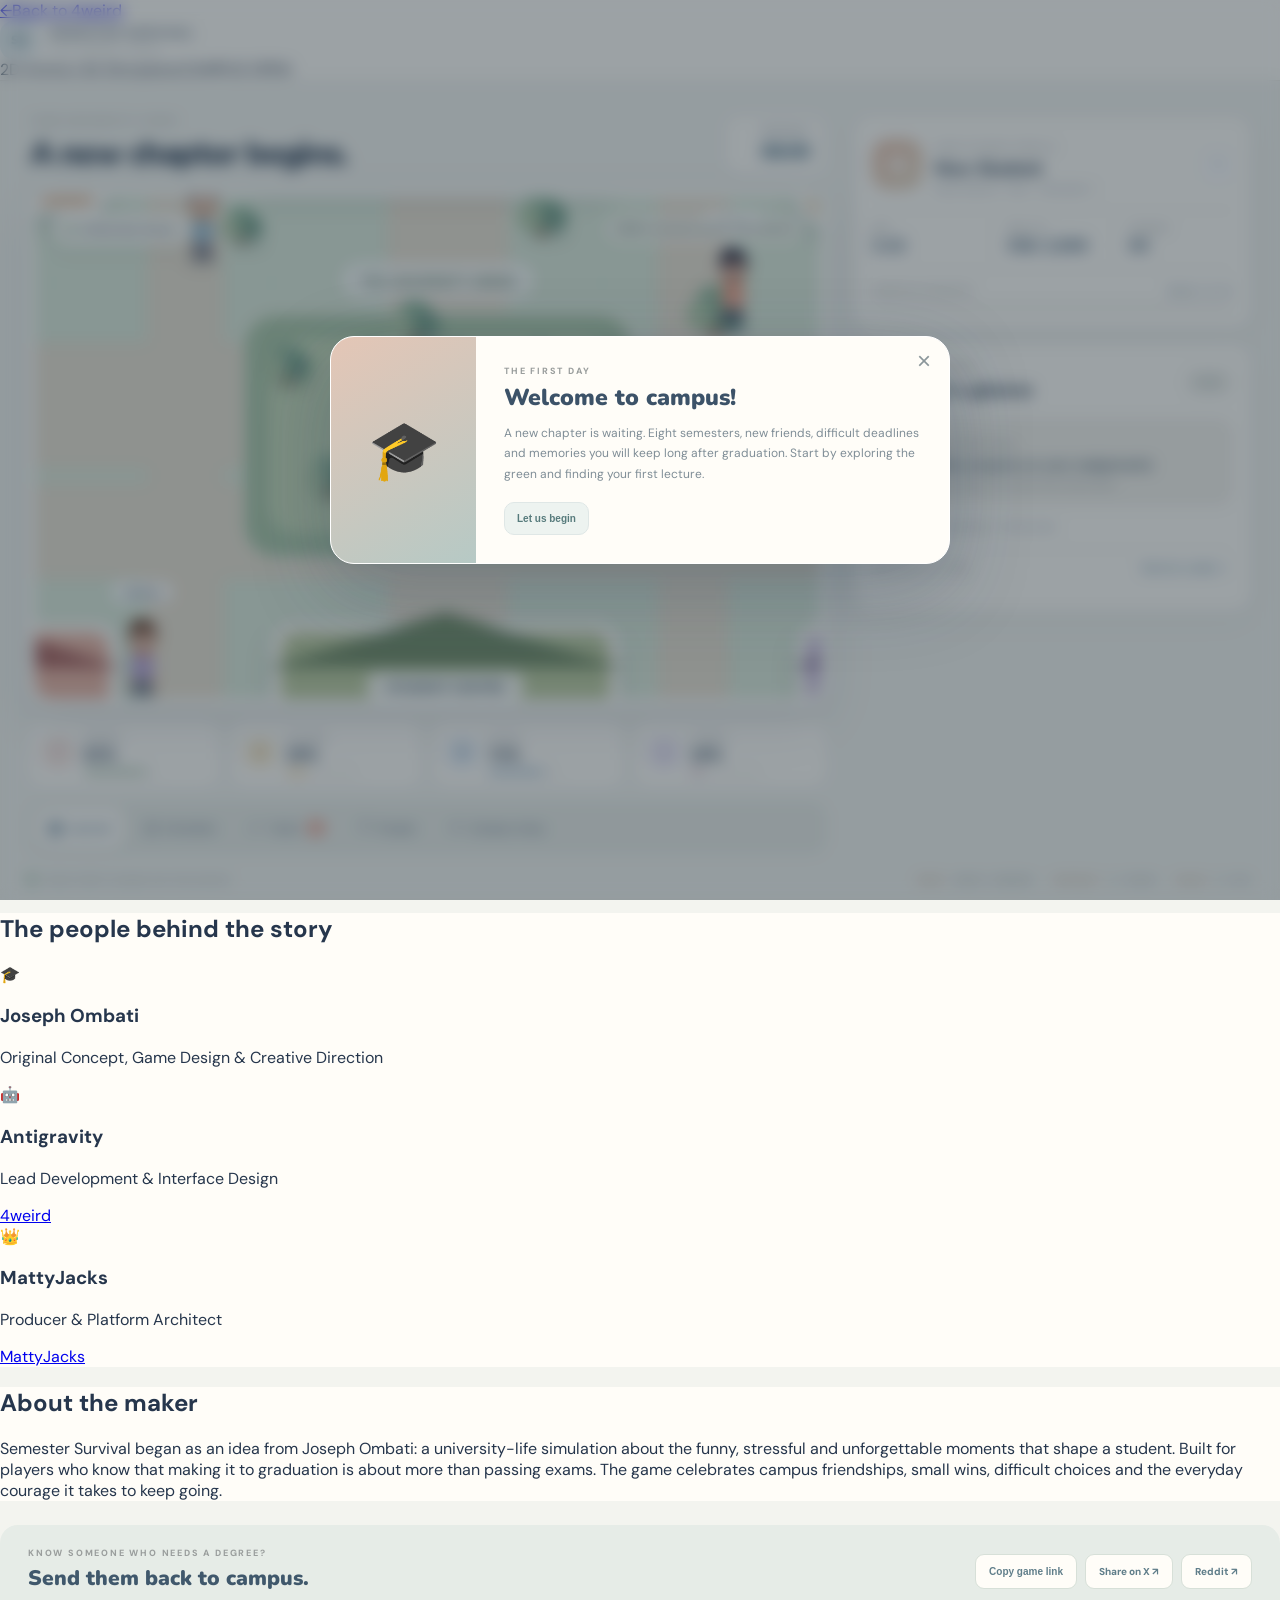
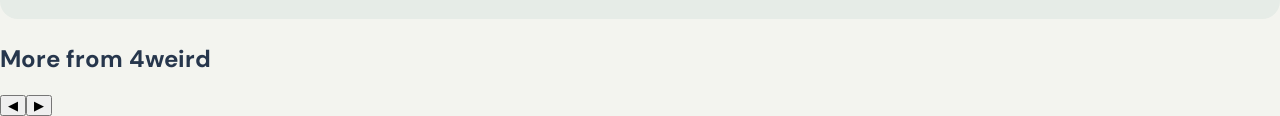
==== website/v1/games/html/semester-survival/index.html @ cb1ac605 "Rebuild Semester Survival as a 2D anime campus life simulation" ====
<!DOCTYPE html>
<html lang="en">
<head>
<meta charset="UTF-8"><meta name="viewport" content="width=device-width,initial-scale=1,viewport-fit=cover"><meta name="theme-color" content="#101d35">
<title>Semester Survival - 4weird Games</title>
<meta name="description" content="Eight semesters. One degree. Build a life, make friends, survive deadlines and find your own path through university.">
<meta name="keywords" content="4weird, Semester Survival, anime game, university simulation, HTML5">
<meta property="og:title" content="Semester Survival - 4weird Games"><meta property="og:description" content="A 2D anime-inspired university life simulation."><meta property="og:type" content="website">
<link rel="icon" href="data:image/svg+xml,<svg xmlns='http://www.w3.org/2000/svg' viewBox='0 0 100 100'><text y='.9em' font-size='90'>🎓</text></svg>">
<link rel="preconnect" href="https://fonts.googleapis.com"><link rel="preconnect" href="https://fonts.gstatic.com" crossorigin>
<link href="https://fonts.googleapis.com/css2?family=DM+Sans:wght@400;500;600;700;800&family=Nunito:wght@400;600;700;800;900&display=swap" rel="stylesheet">
<link rel="stylesheet" href="../../../styles.css"><link rel="stylesheet" href="game.css">
</head>
<body class="TEMPLATE-4weird-game-page ss-page">
<div id="TEMPLATE-4weird-nav-placeholder"></div>
<header class="TEMPLATE-4weird-game-header ss-site-header"><div class="TEMPLATE-4weird-game-header-inner">
<a class="TEMPLATE-4weird-back-link" href="../../../index.html#games"><span class="TEMPLATE-4weird-back-arrow">←</span><span>Back to 4weird</span></a>
<div class="ss-brand"><span class="ss-brand-mark">SS</span><span><strong>SEMESTER SURVIVAL</strong><small>THE CAMPUS YEARS</small></span></div>
<div class="TEMPLATE-4weird-game-meta"><span class="TEMPLATE-4weird-game-genre">2D Anime Life Simulation</span><span class="TEMPLATE-4weird-game-status live">CAMPUS OPEN</span></div>
</div></header>
<main class="ss-shell">
<section class="ss-game-column">
<div class="ss-topline"><div><span class="ss-eyebrow">YOUR UNIVERSITY STORY</span><h1>A new chapter begins.</h1></div><div class="ss-day-chip"><span id="day-label">MONDAY</span><strong id="clock-label">08:00</strong></div></div>
<div class="ss-stage-wrap"><div class="ss-stage-sky"></div><canvas id="game-canvas" width="960" height="620" aria-label="2D anime-inspired university campus. Use WASD or arrow keys to move."></canvas>
<div class="ss-location-pill"><span class="ss-pulse"></span><span id="location-label">University Green</span></div><div class="ss-stage-tip" id="stage-tip">WASD / arrows to move · E to interact</div>
<div class="ss-interact-prompt hidden" id="interact-prompt"><span>E</span><strong id="interact-text">Interact</strong></div>
<div class="ss-mobile-pad"><button data-move="up" aria-label="Move up">▲</button><div><button data-move="left" aria-label="Move left">◀</button><button data-move="down" aria-label="Move down">▼</button><button data-move="right" aria-label="Move right">▶</button></div></div></div>
<div class="ss-hud-row">
<div class="ss-stat"><span class="ss-stat-icon">♡</span><div><small>ENERGY</small><strong id="energy-value">82%</strong><div class="ss-meter"><i id="energy-meter"></i></div></div></div>
<div class="ss-stat"><span class="ss-stat-icon">☀</span><div><small>HUNGER</small><strong id="hunger-value">28%</strong><div class="ss-meter hunger"><i id="hunger-meter"></i></div></div></div>
<div class="ss-stat"><span class="ss-stat-icon">✦</span><div><small>FOCUS</small><strong id="focus-value">74%</strong><div class="ss-meter focus"><i id="focus-meter"></i></div></div></div>
<div class="ss-stat"><span class="ss-stat-icon">⌁</span><div><small>STRESS</small><strong id="stress-value">18%</strong><div class="ss-meter stress"><i id="stress-meter"></i></div></div></div>
</div>
<div class="ss-actionbar"><button class="ss-action active" data-panel="journal"><span>▤</span>Journal</button><button class="ss-action" data-panel="schedule"><span>◷</span>Schedule</button><button class="ss-action" data-panel="tasks"><span>✓</span>Tasks <b id="task-count">3</b></button><button class="ss-action" data-panel="friends"><span>♡</span>People</button><button class="ss-action" data-panel="shop"><span>✧</span>Campus shop</button></div>
</section>
<aside class="ss-side-column">
<section class="ss-profile-card"><div class="ss-profile-top"><div class="ss-avatar" id="player-avatar">J</div><div><small>YOUR STUDENT PROFILE</small><h2 id="student-name">New Student</h2><p id="student-course">First year · Semester 1</p></div><button class="ss-icon-btn" id="profile-edit" aria-label="Edit profile">✎</button></div>
<div class="ss-profile-stats"><div><small>GPA</small><strong id="gpa-value">3.42</strong></div><div><small>WALLET</small><strong id="cash-value">KSh 2,500</strong></div><div><small>FRIENDS</small><strong id="friends-value">02</strong></div></div>
<div class="ss-progress"><div><span>SEMESTER PROGRESS</span><strong id="progress-label">Week 1 of 12</strong></div><div class="ss-progress-track"><i id="semester-progress"></i></div></div></section>
<section class="ss-panel ss-current-panel" id="panel-journal"><div class="ss-panel-heading"><div><span class="ss-eyebrow">CAMPUS JOURNAL</span><h2>Today at a glance</h2></div><span class="ss-weather">☀ 24°</span></div>
<div class="ss-quest-card"><span class="ss-quest-icon">✦</span><div><small>YOUR MAIN GOAL</small><strong id="main-goal">Make it to your first lecture</strong><p id="goal-description">Head to the lecture hall before 09:00.</p></div></div>
<div class="ss-feed" id="journal-feed"><p><b>08:00</b> A fresh semester. A fresh start.</p></div><div class="ss-panel-footer"><span>ONE DAY AT A TIME</span><button id="rest-button">Rest for a while ↗</button></div></section>
<section class="ss-panel hidden" id="panel-schedule"><div class="ss-panel-heading"><div><span class="ss-eyebrow">YOUR WEEK</span><h2>Class timetable</h2></div><span class="ss-weather">Week <b id="schedule-week">1</b></span></div><div class="ss-schedule-list" id="schedule-list"></div><p class="ss-muted">Attend classes to protect your GPA. Arriving late still counts, but costs focus.</p></section>
<section class="ss-panel hidden" id="panel-tasks"><div class="ss-panel-heading"><div><span class="ss-eyebrow">DEADLINES ARE REAL</span><h2>Assignments & goals</h2></div><span class="ss-count" id="open-task-count">03 OPEN</span></div><div class="ss-task-list" id="task-list"></div></section>
<section class="ss-panel hidden" id="panel-friends"><div class="ss-panel-heading"><div><span class="ss-eyebrow">YOUR CAMPUS CIRCLE</span><h2>People you know</h2></div><span class="ss-count">RELATIONSHIPS</span></div><div class="ss-friend-list" id="friend-list"></div><p class="ss-muted">Talk to people around campus to build friendships. Good friends can help when the semester gets tough.</p></section>
<section class="ss-panel hidden" id="panel-shop"><div class="ss-panel-heading"><div><span class="ss-eyebrow">CAMPUS MARKET</span><h2>Little essentials</h2></div><span class="ss-wallet" id="shop-wallet">KSh 2,500</span></div><div class="ss-shop-tabs"><button class="selected" data-shop="items">Essentials</button><button data-shop="characters">Looks</button><button data-shop="upgrades">Habits</button></div><div id="shop-items" class="ss-shop-list"></div></section>
<section class="ss-panel hidden" id="panel-profile"><div class="ss-panel-heading"><div><span class="ss-eyebrow">MAKE IT YOURS</span><h2>Student details</h2></div></div>
<label class="ss-field">Display name<input id="name-input" maxlength="24" value="New Student"></label><label class="ss-field">Course<select id="course-input"><option>Data Science</option><option>Computer Science</option><option>Business</option><option>Engineering</option><option>Medicine</option><option>Arts & Humanities</option><option>Other</option></select></label>
<button class="ss-primary-btn" id="save-profile">Save profile</button><button class="ss-text-btn" id="reset-progress">Reset saved progress</button></section>
</aside></main>
<div class="ss-bottom-strip"><div><span class="ss-live-dot"></span> YOUR STORY IS SAVED ON THIS DEVICE</div><div><span>MOVE</span> WASD / ARROWS <span>INTERACT</span> E / SPACE <span>PAUSE</span> P / ESC</div></div>
<div class="ss-modal hidden" id="dialogue-modal" role="dialog" aria-modal="true" aria-labelledby="dialogue-title"><div class="ss-dialogue-card"><div class="ss-dialogue-art" id="dialogue-art">✦</div><div class="ss-dialogue-copy"><span class="ss-eyebrow" id="dialogue-kicker">CAMPUS MOMENT</span><h2 id="dialogue-title">A moment on campus</h2><p id="dialogue-body"></p><div class="ss-choice-list" id="dialogue-choices"></div></div><button class="ss-close" id="dialogue-close" aria-label="Close">×</button></div></div>
<div class="ss-toast" id="toast" role="status"></div>
<section class="TEMPLATE-4weird-credits-section ss-credits" id="TEMPLATE-4weird-credits"><div class="TEMPLATE-4weird-credits-container"><h2 class="TEMPLATE-4weird-credits-title">The people behind the story</h2><div class="TEMPLATE-4weird-credits-grid" id="TEMPLATE-4weird-credits-grid"></div></div></section>
<section class="TEMPLATE-4weird-bio-section ss-bio" id="TEMPLATE-4weird-bio"><div class="TEMPLATE-4weird-bio-container"><h2 class="TEMPLATE-4weird-bio-title">About the maker</h2><div class="TEMPLATE-4weird-bio-content" id="TEMPLATE-4weird-maker-bio"></div></div></section>
<section class="ss-share"><div><span class="ss-eyebrow">KNOW SOMEONE WHO NEEDS A DEGREE?</span><h2>Send them back to campus.</h2></div><div class="ss-share-actions"><button id="share-copy">Copy game link</button><a id="share-twitter" href="#" target="_blank" rel="noopener">Share on X ↗</a><a id="share-reddit" href="#" target="_blank" rel="noopener">Reddit ↗</a></div></section>
<div class="TEMPLATE-4weird-more-games"><div class="TEMPLATE-4weird-more-games-container"><div class="TEMPLATE-4weird-more-games-header"><h2>More from 4weird</h2><div class="carousel-nav"><button class="carousel-nav-btn" id="carousel-prev" aria-label="Previous Games">◀</button><button class="carousel-nav-btn" id="carousel-next" aria-label="Next Games">▶</button></div></div><div class="carousel-wrapper"><div class="carousel-track" id="more-games-carousel-track"></div></div></div></div>
<div id="TEMPLATE-4weird-footer-placeholder"></div>
<!-- Game concept and code: Joseph Ombati. Hosted and showcased by 4weird Games. All rights reserved. -->
<script type="application/json" id="game-metadata">{"title":"Semester Survival","maker":{"name":"Joseph Ombati & Antigravity","bio":"Semester Survival began as an idea from Joseph Ombati: a university-life simulation about the funny, stressful and unforgettable moments that shape a student. Built for players who know that making it to graduation is about more than passing exams. The game celebrates campus friendships, small wins, difficult choices and the everyday courage it takes to keep going.","url":"https://4weird.games","urlLabel":"4weird Games"},"credits":[{"name":"Joseph Ombati","role":"Original Concept, Game Design & Creative Direction","avatar":"🎓","primary":true},{"name":"Antigravity","role":"Lead Development & Interface Design","avatar":"🤖","primary":true,"url":"https://4weird.games","urlLabel":"4weird"},{"name":"MattyJacks","role":"Producer & Platform Architect","avatar":"👑","primary":false,"url":"https://mattyjacks.com","urlLabel":"MattyJacks"}]}</script>
<script src="../../../components.js"></script><script src="sound.js"></script><script src="state.js"></script><script src="controls.js"></script><script src="renderer.js"></script><script src="ui.js"></script><script src="game.js"></script>
</body></html>
---- website/v1/games/html/semester-survival/game.css ----
:root{--ink:#26364c;--muted:#78869a;--paper:#fffdf8;--line:#e9e7df;--blue:#7298b6;--coral:#e99a88;--gold:#e7bd76;--green:#82a98d;--shadow:0 18px 50px rgba(46,62,78,.10)}
*{box-sizing:border-box}body.ss-page{margin:0;background:#f3f4ef;color:var(--ink);font-family:'DM Sans',sans-serif}
.ss-site-header{background:#fffdf8!important;border-bottom:1px solid #e8e7df!important}.ss-site-header .TEMPLATE-4weird-game-header-inner{max-width:1440px;margin:auto;min-height:78px}
.ss-brand{display:flex;align-items:center;gap:12px;letter-spacing:.12em;font-size:12px;color:#41566d}.ss-brand strong,.ss-brand small{display:block}.ss-brand small{font-size:9px;color:#98a2aa;letter-spacing:.2em;margin-top:3px}.ss-brand-mark{display:grid;place-items:center;width:38px;height:38px;border-radius:13px;background:#e7eff0;color:#547c8a;font-family:Nunito;font-weight:900;letter-spacing:0}
.ss-shell{max-width:1440px;margin:34px auto 20px;padding:0 28px;display:grid;grid-template-columns:minmax(0,1.6fr) minmax(330px,.8fr);gap:26px}.ss-game-column,.ss-side-column{min-width:0}
.ss-topline{display:flex;align-items:end;justify-content:space-between;margin:0 2px 15px}.ss-eyebrow{display:block;font-size:9px;letter-spacing:.2em;font-weight:800;color:#9a9e9d}.ss-topline h1{font:900 clamp(22px,3vw,32px) Nunito,sans-serif;margin:5px 0 0;letter-spacing:-.04em;color:#2e4056}
.ss-day-chip{border:1px solid #e6e4dc;background:#fffdf8;border-radius:14px;padding:9px 14px;text-align:right;min-width:100px}.ss-day-chip span,.ss-day-chip strong{display:block}.ss-day-chip span{font-size:9px;letter-spacing:.16em;color:#8994a0;font-weight:800}.ss-day-chip strong{font:900 19px Nunito;color:#496d84;margin-top:2px}
.ss-stage-wrap{position:relative;overflow:hidden;border-radius:24px;background:#cfe0d2;border:7px solid #fffdf8;box-shadow:var(--shadow);aspect-ratio:960/620;min-height:340px}.ss-stage-sky{position:absolute;inset:0 0 58% 0;background:linear-gradient(180deg,#d7e8e9,#eaf0df);pointer-events:none}#game-canvas{position:absolute;inset:0;width:100%;height:100%;display:block;touch-action:none}
.ss-location-pill{position:absolute;left:18px;top:16px;background:#fffdf8e8;border:1px solid #ffffffcc;border-radius:30px;padding:8px 13px;font-size:11px;font-weight:800;color:#4d6678;display:flex;align-items:center;gap:8px;box-shadow:0 4px 16px #6d8c8030;pointer-events:none}.ss-pulse,.ss-live-dot{width:7px;height:7px;border-radius:50%;background:#83ae8d;box-shadow:0 0 0 4px #83ae8d22}
.ss-stage-tip{position:absolute;right:17px;top:18px;font-size:10px;font-weight:700;color:#557366;background:#fffdf8b8;padding:7px 10px;border-radius:20px;pointer-events:none}.ss-interact-prompt{position:absolute;left:50%;bottom:18px;transform:translateX(-50%);display:flex;align-items:center;gap:8px;padding:8px 13px;border-radius:30px;background:#fffdf8;color:#425a6d;box-shadow:0 5px 20px #425a6d30;font-size:11px;pointer-events:none}.ss-interact-prompt span{display:grid;place-items:center;width:22px;height:22px;border-radius:7px;background:#e8bfa0;color:white;font-weight:900}.hidden{display:none!important}
.ss-mobile-pad{display:none;position:absolute;left:14px;bottom:14px;gap:4px;flex-direction:column;opacity:.9}.ss-mobile-pad>div{display:flex;gap:4px}.ss-mobile-pad button{width:38px;height:34px;border:1px solid white;border-radius:10px;background:#fffdf8cc;color:#526d7c;font-weight:900;touch-action:none}
.ss-hud-row{display:grid;grid-template-columns:repeat(4,1fr);gap:10px;margin:14px 0}.ss-stat{display:flex;align-items:center;gap:10px;padding:12px 13px;background:#fffdf8;border:1px solid #ebe9e1;border-radius:15px;min-width:0}.ss-stat-icon{width:32px;height:32px;flex:none;display:grid;place-items:center;border-radius:11px;background:#f8e9e3;color:#d78d7f;font-size:18px}.ss-stat:nth-child(2) .ss-stat-icon{background:#fbf1dc;color:#c99d4c}.ss-stat:nth-child(3) .ss-stat-icon{background:#e8eff5;color:#6b8eac}.ss-stat:nth-child(4) .ss-stat-icon{background:#eee9f5;color:#9b87b8}.ss-stat small{display:block;font-size:8px;font-weight:900;letter-spacing:.14em;color:#9aa2a7}.ss-stat strong{display:block;font:900 15px Nunito;color:#41566b;margin:2px 0 5px}.ss-meter{height:4px;width:75px;border-radius:8px;background:#ecebe5;overflow:hidden}.ss-meter i{display:block;height:100%;width:50%;border-radius:8px;background:#8eaf96}.ss-meter.hunger i{background:#e5bd79}.ss-meter.focus i{background:#82a4c0}.ss-meter.stress i{background:#c49bb0}
.ss-actionbar{display:flex;gap:7px;flex-wrap:wrap;padding:7px;background:#e9ece6;border-radius:15px}.ss-action{border:0;border-radius:11px;padding:10px 13px;background:transparent;color:#758394;font:800 11px 'DM Sans';cursor:pointer;display:flex;align-items:center;gap:7px}.ss-action span{font-size:15px}.ss-action.active{background:#fffdf8;color:#4b718b;box-shadow:0 3px 10px #465b6b12}.ss-action b{font-size:9px;background:#e9a08d;color:white;border-radius:20px;padding:2px 6px}
.ss-side-column{display:flex;flex-direction:column;gap:13px}.ss-profile-card,.ss-panel{background:#fffdf8;border:1px solid #eae8e0;border-radius:19px;padding:18px;box-shadow:0 8px 28px #32414c0b}.ss-profile-top{display:flex;align-items:center;gap:12px}.ss-avatar{width:51px;height:51px;border-radius:17px;background:linear-gradient(145deg,#e7c2ad,#e6d9c5);display:grid;place-items:center;font:900 22px Nunito;color:white}.ss-profile-top small{font-size:8px;font-weight:900;letter-spacing:.16em;color:#9aa2a7}.ss-profile-top h2{font:900 17px Nunito;margin:2px 0;color:#34485e}.ss-profile-top p{margin:0;color:#8995a0;font-size:10px}.ss-icon-btn{margin-left:auto;border:1px solid #e9e7df;background:white;border-radius:9px;width:30px;height:30px;color:#7d8b99;cursor:pointer}
.ss-profile-stats{display:grid;grid-template-columns:repeat(3,1fr);border-top:1px solid #efede7;border-bottom:1px solid #efede7;margin:15px 0;padding:12px 0}.ss-profile-stats div+div{border-left:1px solid #efede7;padding-left:15px}.ss-profile-stats small{display:block;font-size:8px;font-weight:900;letter-spacing:.13em;color:#a0a6a8}.ss-profile-stats strong{display:block;font:900 16px Nunito;color:#526c83;margin-top:2px}.ss-progress>div:first-child{display:flex;justify-content:space-between;font-size:8px;letter-spacing:.12em;font-weight:900;color:#a0a5a3}.ss-progress strong{font-size:9px;color:#73899b}.ss-progress-track{height:5px;background:#ecebe5;border-radius:8px;margin-top:8px;overflow:hidden}.ss-progress-track i{display:block;height:100%;width:0;background:linear-gradient(90deg,#8bb4a0,#83a5c1);border-radius:8px}
.ss-panel{min-height:270px}.ss-panel-heading{display:flex;align-items:center;justify-content:space-between;margin-bottom:15px}.ss-panel-heading h2{font:900 19px Nunito;margin:4px 0 0;color:#3b4e63}.ss-weather,.ss-count,.ss-wallet{font-size:10px;color:#8d9aa1;font-weight:800;background:#f2f2eb;border-radius:20px;padding:7px 10px}.ss-quest-card{display:flex;gap:12px;padding:13px;background:#f4f2eb;border:1px solid #eeece4;border-radius:14px}.ss-quest-icon{width:33px;height:33px;border-radius:11px;background:#fffdf8;display:grid;place-items:center;color:#d59c72;font-size:18px;flex:none}.ss-quest-card small{font-size:8px;font-weight:900;letter-spacing:.15em;color:#9a9f9d}.ss-quest-card strong{display:block;font:800 13px Nunito;color:#465d70;margin:3px 0}.ss-quest-card p{font-size:10px;color:#89939a;margin:0;line-height:1.5}.ss-feed{display:flex;flex-direction:column;gap:8px;margin:14px 0;max-height:130px;overflow:auto}.ss-feed p{font-size:10px;color:#7f8d98;margin:0;line-height:1.45}.ss-feed b{color:#c18f72;font-size:9px;margin-right:6px}.ss-panel-footer{display:flex;align-items:center;justify-content:space-between;border-top:1px solid #efede7;padding-top:12px}.ss-panel-footer span{font-size:8px;letter-spacing:.16em;font-weight:900;color:#a2a8a6}.ss-panel-footer button,.ss-text-btn{border:0;background:none;color:#6c91a9;font-size:10px;font-weight:800;cursor:pointer}
.ss-schedule-list,.ss-task-list,.ss-friend-list,.ss-shop-list{display:flex;flex-direction:column;gap:8px;max-height:340px;overflow:auto}.ss-schedule-row{display:grid;grid-template-columns:48px 1fr auto;align-items:center;gap:9px;padding:10px;background:#f7f6f0;border-radius:11px}.ss-schedule-row span{font:900 11px Nunito;color:#b18a6f}.ss-schedule-row strong{font-size:10px;color:#536a7c}.ss-schedule-row button,.ss-task button,.ss-friend button,.ss-shop-item button{border:0;border-radius:8px;padding:7px 10px;background:#e5edf0;color:#557d91;font-size:8px;font-weight:900;cursor:pointer}.ss-schedule-row button:disabled,.ss-task button:disabled{opacity:.5}.ss-muted{font-size:10px;color:#90999d;line-height:1.5;margin:13px 0 0}.ss-task{display:flex;justify-content:space-between;align-items:center;gap:10px;padding:11px;background:#f7f6f0;border-radius:12px}.ss-task small{font-size:8px;letter-spacing:.13em;font-weight:900;color:#c18e70}.ss-task strong{display:block;font:800 12px Nunito;color:#4c6174;margin:3px 0}.ss-task p{font-size:9px;color:#8b969c;margin:0;line-height:1.4}.ss-task button{flex:none}.ss-friend{display:flex;align-items:center;gap:10px;padding:9px;background:#f7f6f0;border-radius:12px}.ss-friend-avatar{width:35px;height:35px;display:grid;place-items:center;background:white;border-radius:11px;font-size:18px}.ss-friend div{flex:1}.ss-friend strong{display:block;font:800 12px Nunito;color:#4b6075}.ss-friend small{display:block;font-size:9px;color:#929da2;margin-top:2px}
.ss-shop-tabs{display:flex;gap:5px;padding:4px;background:#f0f0e9;border-radius:10px;margin-bottom:10px}.ss-shop-tabs button{flex:1;border:0;background:transparent;border-radius:7px;padding:8px 4px;color:#87939a;font-size:9px;font-weight:900;cursor:pointer}.ss-shop-tabs button.selected{background:white;color:#567b91;box-shadow:0 2px 8px #33445512}.ss-shop-item{display:grid;grid-template-columns:35px 1fr auto;gap:9px;align-items:center;padding:9px;background:#f7f6f0;border-radius:11px}.ss-shop-icon{width:32px;height:32px;display:grid;place-items:center;background:white;border-radius:10px;font-size:17px}.ss-shop-item strong{display:block;font:800 11px Nunito;color:#4c6275}.ss-shop-item small{display:block;font-size:9px;color:#909a9e;line-height:1.35;margin-top:2px}.ss-shop-item button{white-space:nowrap}
.ss-field{display:block;font-size:10px;font-weight:800;color:#718293;margin:12px 0}.ss-field input,.ss-field select{display:block;width:100%;padding:11px;margin-top:6px;border:1px solid #e7e5dc;border-radius:10px;background:#fbfaf5;color:#45596e;font:600 12px 'DM Sans'}.ss-primary-btn{border:0;border-radius:10px;background:#6d91a8;color:white;padding:11px 15px;font-weight:800;font-size:10px;cursor:pointer}
.ss-modal{position:fixed;inset:0;z-index:1000;background:#1f2e3c70;backdrop-filter:blur(8px);display:grid;place-items:center;padding:20px}.ss-dialogue-card{position:relative;width:min(620px,100%);display:grid;grid-template-columns:145px 1fr;background:#fffdf8;border:1px solid white;border-radius:24px;overflow:hidden;box-shadow:0 25px 80px #23394a40}.ss-dialogue-art{display:grid;place-items:center;background:linear-gradient(150deg,#e4c6b6,#b6c9c5);font-size:58px;color:white}.ss-dialogue-copy{padding:28px}.ss-dialogue-copy h2{font:900 23px Nunito;color:#3c5268;margin:5px 0}.ss-dialogue-copy p{font-size:12px;line-height:1.7;color:#7f8d96;margin:10px 0 18px}.ss-choice-list{display:flex;flex-wrap:wrap;gap:7px}.ss-choice{border:1px solid #dfe7e6;background:#edf3f0;color:#577b7c;border-radius:10px;padding:10px 12px;font-size:10px;font-weight:800;cursor:pointer}.ss-choice:hover{background:#dcebe3}.ss-close{position:absolute;right:12px;top:9px;border:0;background:transparent;color:#8b969a;font-size:24px;cursor:pointer}
.ss-toast{position:fixed;z-index:1100;bottom:25px;left:50%;transform:translate(-50%,20px);opacity:0;pointer-events:none;padding:12px 18px;border-radius:12px;background:#344e60;color:white;font-size:11px;font-weight:700;box-shadow:0 8px 25px #344e6033;transition:.25s}.ss-toast.show{opacity:1;transform:translate(-50%,0)}
.ss-bottom-strip{max-width:1440px;margin:0 auto 28px;padding:0 28px;display:flex;justify-content:space-between;color:#929d9f;font-size:8px;font-weight:900;letter-spacing:.12em}.ss-bottom-strip>div{display:flex;align-items:center;gap:9px}.ss-bottom-strip span:not(.ss-live-dot){color:#bd987d;margin-left:10px}.ss-credits,.ss-bio{background:#fffdf8!important}.ss-share{max-width:1384px;margin:24px auto;padding:22px 28px;display:flex;justify-content:space-between;align-items:center;background:#e6ece7;border-radius:18px}.ss-share h2{font:900 21px Nunito;margin:5px 0;color:#40586c}.ss-share-actions{display:flex;gap:8px;flex-wrap:wrap}.ss-share-actions button,.ss-share-actions a{padding:10px 13px;border-radius:9px;border:1px solid #d7e0d8;background:#fffdf8;color:#607e8a;font-size:10px;font-weight:800;text-decoration:none;cursor:pointer}
@media(max-width:1050px){.ss-shell{grid-template-columns:1fr}.ss-side-column{display:grid;grid-template-columns:1fr 1fr;align-items:start}.ss-profile-card{grid-column:1/-1}.ss-panel{min-height:280px}.ss-share{margin:20px 28px}}
@media(max-width:680px){.ss-shell{padding:0 12px;margin:18px auto}.ss-site-header .TEMPLATE-4weird-game-header-inner{padding:10px 14px;gap:8px}.ss-brand{font-size:9px}.ss-brand-mark{width:31px;height:31px}.ss-site-header .TEMPLATE-4weird-game-meta{display:none}.ss-topline{align-items:center}.ss-topline h1{font-size:22px}.ss-stage-wrap{min-height:290px;border-width:4px;border-radius:18px}.ss-stage-tip{display:none}.ss-mobile-pad{display:flex}.ss-hud-row{grid-template-columns:1fr 1fr;gap:7px}.ss-stat{padding:9px}.ss-meter{width:90px}.ss-actionbar{display:grid;grid-template-columns:repeat(3,1fr);gap:4px}.ss-action{justify-content:center;padding:9px 5px;font-size:9px}.ss-side-column{display:flex}.ss-profile-card,.ss-panel{width:100%}.ss-bottom-strip{padding:0 14px;display:block;line-height:2.2}.ss-bottom-strip>div+div{display:block}.ss-dialogue-card{grid-template-columns:1fr}.ss-dialogue-art{min-height:80px;font-size:38px}.ss-dialogue-copy{padding:19px}.ss-dialogue-copy h2{font-size:20px}.ss-share{margin:16px 12px;padding:18px;display:block}.ss-share-actions{margin-top:14px}.ss-day-chip{padding:7px 10px;min-width:82px}.ss-day-chip strong{font-size:16px}}
@media(prefers-reduced-motion:reduce){*,*:before,*:after{scroll-behavior:auto!important;transition:none!important;animation:none!important}}
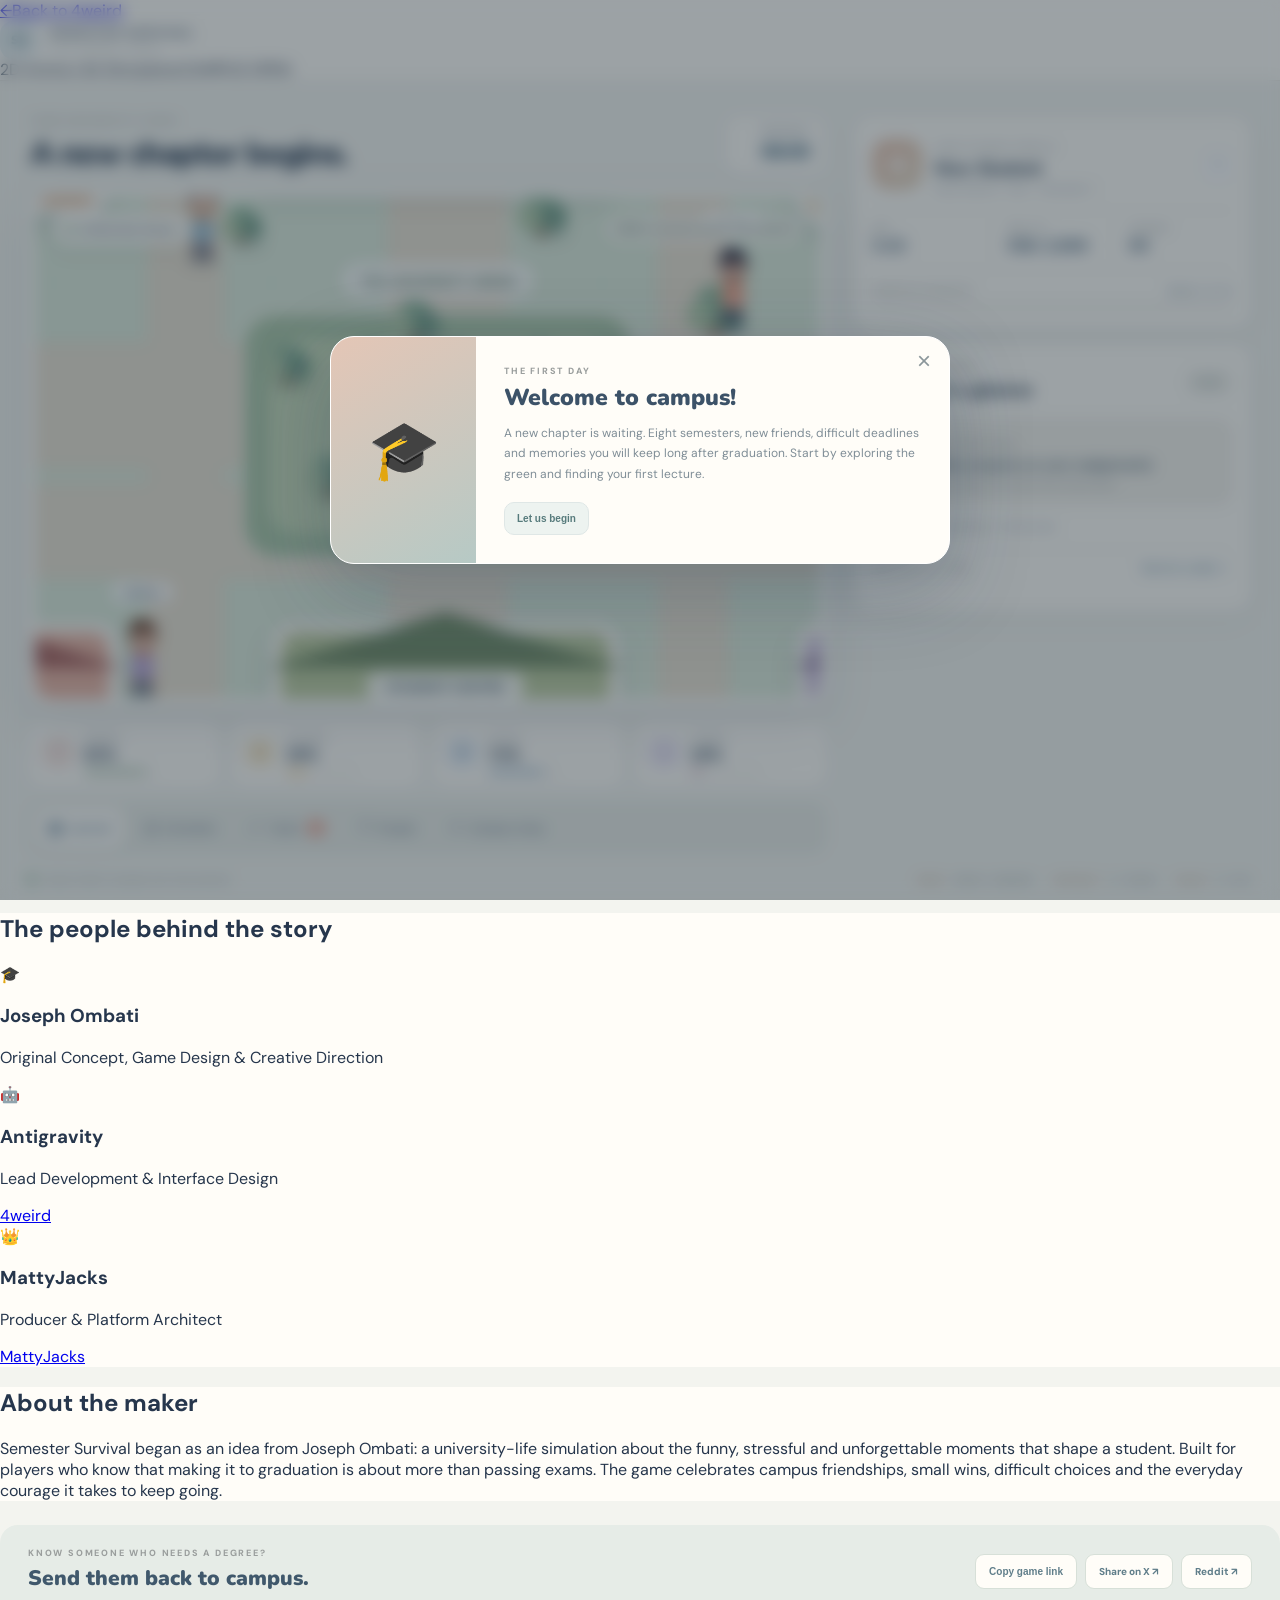
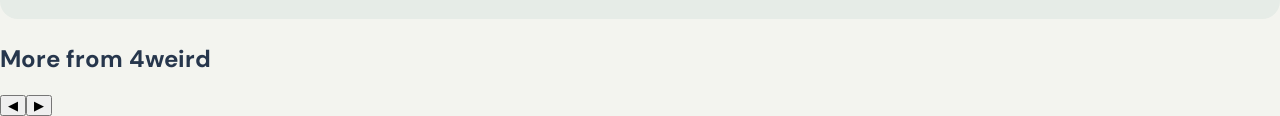
==== commit 924b63ca: "Add touch interaction and pause controls" ====
--- a/website/v1/games/html/semester-survival/index.html
+++ b/website/v1/games/html/semester-survival/index.html
@@ -22,8 +22,8 @@
 <section class="ss-game-column">
 <div class="ss-topline"><div><span class="ss-eyebrow">YOUR UNIVERSITY STORY</span><h1>A new chapter begins.</h1></div><div class="ss-day-chip"><span id="day-label">MONDAY</span><strong id="clock-label">08:00</strong></div></div>
 <div class="ss-stage-wrap"><div class="ss-stage-sky"></div><canvas id="game-canvas" width="960" height="620" aria-label="2D anime-inspired university campus. Use WASD or arrow keys to move."></canvas>
-<div class="ss-location-pill"><span class="ss-pulse"></span><span id="location-label">University Green</span></div><div class="ss-stage-tip" id="stage-tip">WASD / arrows to move · E to interact</div>
-<div class="ss-interact-prompt hidden" id="interact-prompt"><span>E</span><strong id="interact-text">Interact</strong></div>
+<div class="ss-location-pill"><span class="ss-pulse"></span><span id="location-label">University Green</span></div><button class="ss-pause-btn" id="pause-game" type="button" aria-label="Pause game">Ⅱ</button><div class="ss-stage-tip" id="stage-tip">WASD / arrows to move · E to interact</div>
+<button class="ss-interact-prompt hidden" id="interact-prompt" type="button"><span>E</span><strong id="interact-text">Interact</strong></button>
 <div class="ss-mobile-pad"><button data-move="up" aria-label="Move up">▲</button><div><button data-move="left" aria-label="Move left">◀</button><button data-move="down" aria-label="Move down">▼</button><button data-move="right" aria-label="Move right">▶</button></div></div></div>
 <div class="ss-hud-row">
 <div class="ss-stat"><span class="ss-stat-icon">♡</span><div><small>ENERGY</small><strong id="energy-value">82%</strong><div class="ss-meter"><i id="energy-meter"></i></div></div></div>
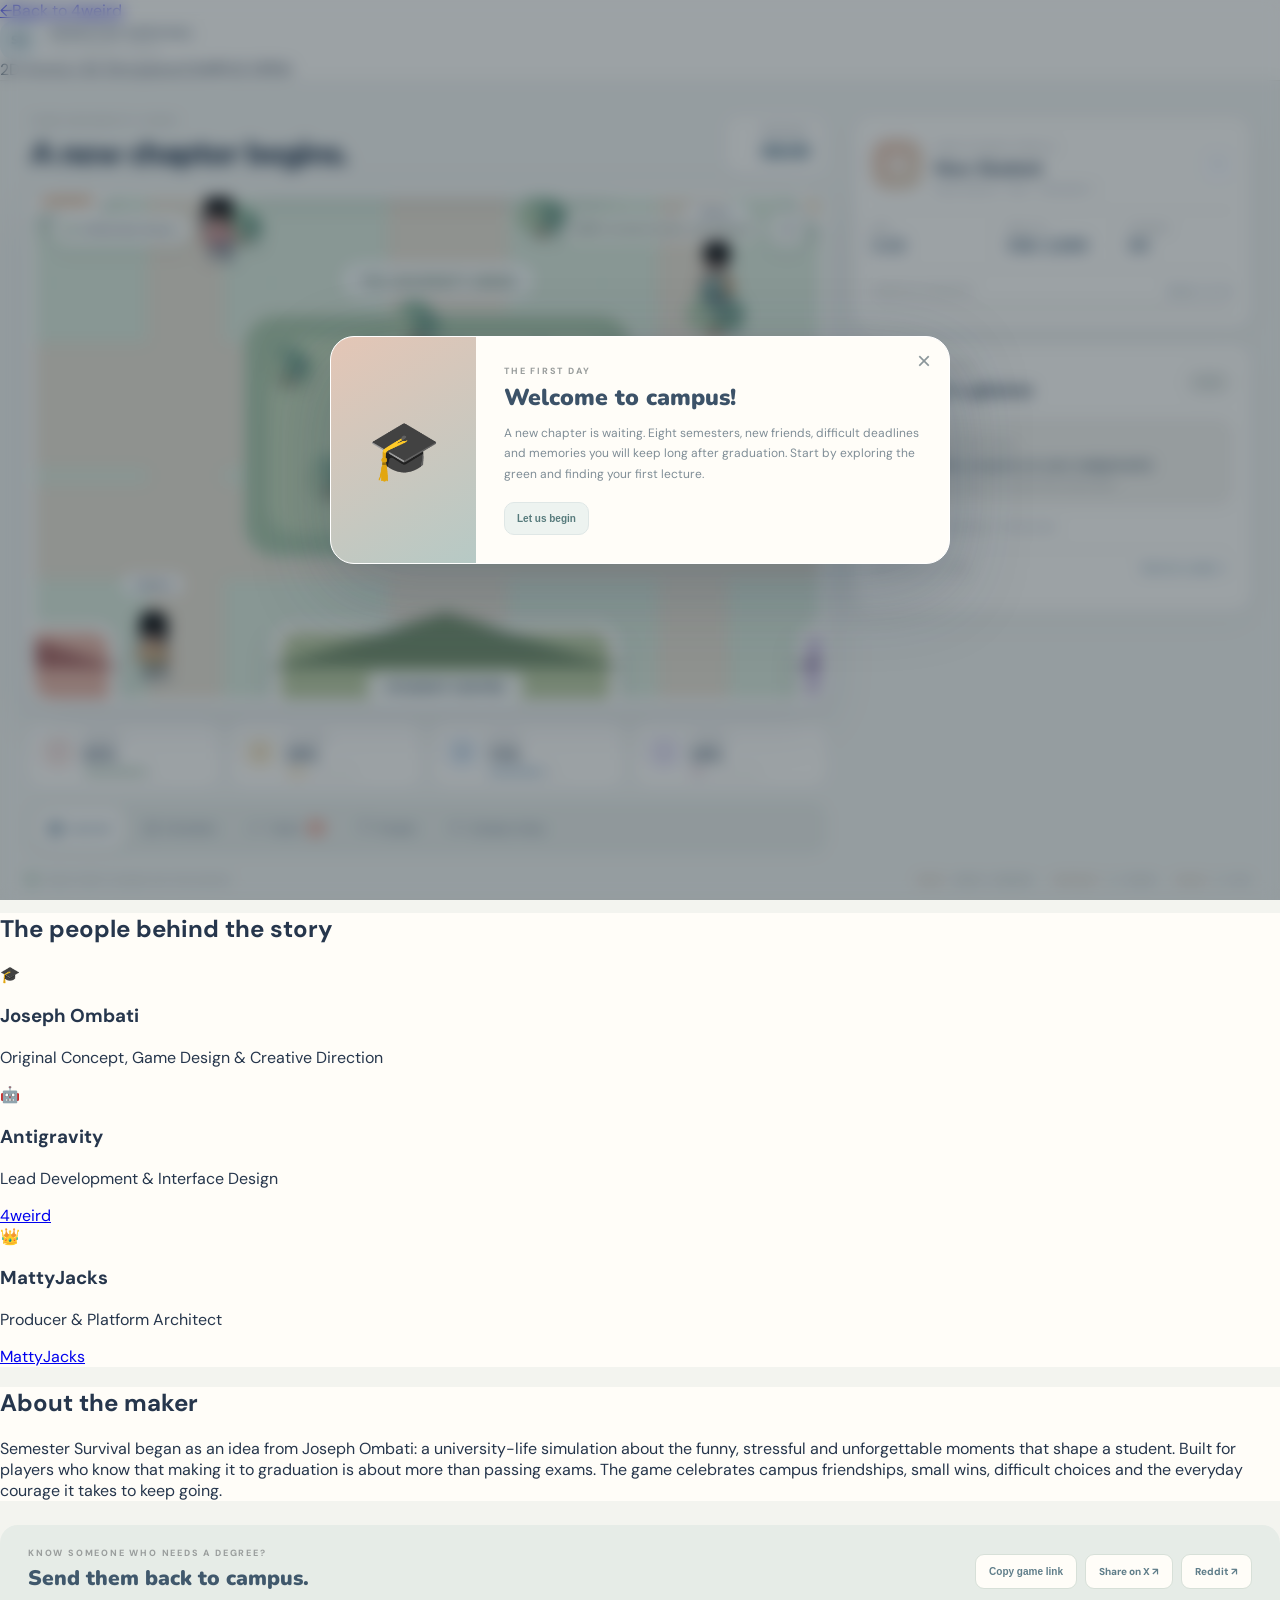
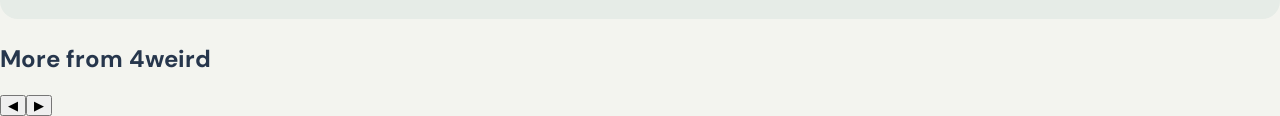
==== commit 5f4a5a97: "Add on-screen running control for mobile players" ====
--- a/website/v1/games/html/semester-survival/index.html
+++ b/website/v1/games/html/semester-survival/index.html
@@ -22,9 +22,9 @@
 <section class="ss-game-column">
 <div class="ss-topline"><div><span class="ss-eyebrow">YOUR UNIVERSITY STORY</span><h1>A new chapter begins.</h1></div><div class="ss-day-chip"><span id="day-label">MONDAY</span><strong id="clock-label">08:00</strong></div></div>
 <div class="ss-stage-wrap"><div class="ss-stage-sky"></div><canvas id="game-canvas" width="960" height="620" aria-label="2D anime-inspired university campus. Use WASD or arrow keys to move."></canvas>
-<div class="ss-location-pill"><span class="ss-pulse"></span><span id="location-label">University Green</span></div><button class="ss-pause-btn" id="pause-game" type="button" aria-label="Pause game">Ⅱ</button><div class="ss-stage-tip" id="stage-tip">WASD / arrows to move · E to interact</div>
+<div class="ss-location-pill"><span class="ss-pulse"></span><span id="location-label">University Green</span></div><button class="ss-pause-btn" id="pause-game" type="button" aria-label="Pause game">Ⅱ</button><div class="ss-stage-tip" id="stage-tip">WASD / arrows move · Shift run · E interact</div>
 <button class="ss-interact-prompt hidden" id="interact-prompt" type="button"><span>E</span><strong id="interact-text">Interact</strong></button>
-<div class="ss-mobile-pad"><button data-move="up" aria-label="Move up">▲</button><div><button data-move="left" aria-label="Move left">◀</button><button data-move="down" aria-label="Move down">▼</button><button data-move="right" aria-label="Move right">▶</button></div></div></div>
+<div class="ss-mobile-pad"><button data-move="up" aria-label="Move up">▲</button><div><button data-move="left" aria-label="Move left">◀</button><button data-move="down" aria-label="Move down">▼</button><button data-move="right" aria-label="Move right">▶</button></div><button class="ss-run-btn" data-move="sprint" aria-label="Run while moving">RUN</button></div></div>
 <div class="ss-hud-row">
 <div class="ss-stat"><span class="ss-stat-icon">♡</span><div><small>ENERGY</small><strong id="energy-value">82%</strong><div class="ss-meter"><i id="energy-meter"></i></div></div></div>
 <div class="ss-stat"><span class="ss-stat-icon">☀</span><div><small>HUNGER</small><strong id="hunger-value">28%</strong><div class="ss-meter hunger"><i id="hunger-meter"></i></div></div></div>
--- a/website/v1/games/html/semester-survival/game.css
+++ b/website/v1/games/html/semester-survival/game.css
@@ -7,7 +7,7 @@
 .ss-day-chip{border:1px solid #e6e4dc;background:#fffdf8;border-radius:14px;padding:9px 14px;text-align:right;min-width:100px}.ss-day-chip span,.ss-day-chip strong{display:block}.ss-day-chip span{font-size:9px;letter-spacing:.16em;color:#8994a0;font-weight:800}.ss-day-chip strong{font:900 19px Nunito;color:#496d84;margin-top:2px}
 .ss-stage-wrap{position:relative;overflow:hidden;border-radius:24px;background:#cfe0d2;border:7px solid #fffdf8;box-shadow:var(--shadow);aspect-ratio:960/620;min-height:340px}.ss-stage-sky{position:absolute;inset:0 0 58% 0;background:linear-gradient(180deg,#d7e8e9,#eaf0df);pointer-events:none}#game-canvas{position:absolute;inset:0;width:100%;height:100%;display:block;touch-action:none}
 .ss-location-pill{position:absolute;left:18px;top:16px;background:#fffdf8e8;border:1px solid #ffffffcc;border-radius:30px;padding:8px 13px;font-size:11px;font-weight:800;color:#4d6678;display:flex;align-items:center;gap:8px;box-shadow:0 4px 16px #6d8c8030;pointer-events:none}.ss-pulse,.ss-live-dot{width:7px;height:7px;border-radius:50%;background:#83ae8d;box-shadow:0 0 0 4px #83ae8d22}
-.ss-stage-tip{position:absolute;right:17px;top:18px;font-size:10px;font-weight:700;color:#557366;background:#fffdf8b8;padding:7px 10px;border-radius:20px;pointer-events:none}.ss-interact-prompt{position:absolute;left:50%;bottom:18px;transform:translateX(-50%);display:flex;align-items:center;gap:8px;padding:8px 13px;border-radius:30px;background:#fffdf8;color:#425a6d;box-shadow:0 5px 20px #425a6d30;font-size:11px;pointer-events:none}.ss-interact-prompt span{display:grid;place-items:center;width:22px;height:22px;border-radius:7px;background:#e8bfa0;color:white;font-weight:900}.hidden{display:none!important}
+.ss-pause-btn{position:absolute;right:16px;top:15px;z-index:4;width:34px;height:34px;border:1px solid #ffffff;background:#fffdf8d9;color:#5d7887;border-radius:11px;font-weight:900;cursor:pointer;box-shadow:0 4px 14px #405a6820}.ss-stage-tip{position:absolute;right:60px;top:18px;font-size:10px;font-weight:700;color:#557366;background:#fffdf8b8;padding:7px 10px;border-radius:20px;pointer-events:none}.ss-interact-prompt{position:absolute;left:50%;bottom:18px;transform:translateX(-50%);display:flex;align-items:center;gap:8px;padding:8px 13px;border-radius:30px;background:#fffdf8;color:#425a6d;box-shadow:0 5px 20px #425a6d30;font-size:11px;pointer-events:none}.ss-interact-prompt span{display:grid;place-items:center;width:22px;height:22px;border-radius:7px;background:#e8bfa0;color:white;font-weight:900}.hidden{display:none!important}
 .ss-mobile-pad{display:none;position:absolute;left:14px;bottom:14px;gap:4px;flex-direction:column;opacity:.9}.ss-mobile-pad>div{display:flex;gap:4px}.ss-mobile-pad button{width:38px;height:34px;border:1px solid white;border-radius:10px;background:#fffdf8cc;color:#526d7c;font-weight:900;touch-action:none}
 .ss-hud-row{display:grid;grid-template-columns:repeat(4,1fr);gap:10px;margin:14px 0}.ss-stat{display:flex;align-items:center;gap:10px;padding:12px 13px;background:#fffdf8;border:1px solid #ebe9e1;border-radius:15px;min-width:0}.ss-stat-icon{width:32px;height:32px;flex:none;display:grid;place-items:center;border-radius:11px;background:#f8e9e3;color:#d78d7f;font-size:18px}.ss-stat:nth-child(2) .ss-stat-icon{background:#fbf1dc;color:#c99d4c}.ss-stat:nth-child(3) .ss-stat-icon{background:#e8eff5;color:#6b8eac}.ss-stat:nth-child(4) .ss-stat-icon{background:#eee9f5;color:#9b87b8}.ss-stat small{display:block;font-size:8px;font-weight:900;letter-spacing:.14em;color:#9aa2a7}.ss-stat strong{display:block;font:900 15px Nunito;color:#41566b;margin:2px 0 5px}.ss-meter{height:4px;width:75px;border-radius:8px;background:#ecebe5;overflow:hidden}.ss-meter i{display:block;height:100%;width:50%;border-radius:8px;background:#8eaf96}.ss-meter.hunger i{background:#e5bd79}.ss-meter.focus i{background:#82a4c0}.ss-meter.stress i{background:#c49bb0}
 .ss-actionbar{display:flex;gap:7px;flex-wrap:wrap;padding:7px;background:#e9ece6;border-radius:15px}.ss-action{border:0;border-radius:11px;padding:10px 13px;background:transparent;color:#758394;font:800 11px 'DM Sans';cursor:pointer;display:flex;align-items:center;gap:7px}.ss-action span{font-size:15px}.ss-action.active{background:#fffdf8;color:#4b718b;box-shadow:0 3px 10px #465b6b12}.ss-action b{font-size:9px;background:#e9a08d;color:white;border-radius:20px;padding:2px 6px}
@@ -21,5 +21,7 @@
 .ss-toast{position:fixed;z-index:1100;bottom:25px;left:50%;transform:translate(-50%,20px);opacity:0;pointer-events:none;padding:12px 18px;border-radius:12px;background:#344e60;color:white;font-size:11px;font-weight:700;box-shadow:0 8px 25px #344e6033;transition:.25s}.ss-toast.show{opacity:1;transform:translate(-50%,0)}
 .ss-bottom-strip{max-width:1440px;margin:0 auto 28px;padding:0 28px;display:flex;justify-content:space-between;color:#929d9f;font-size:8px;font-weight:900;letter-spacing:.12em}.ss-bottom-strip>div{display:flex;align-items:center;gap:9px}.ss-bottom-strip span:not(.ss-live-dot){color:#bd987d;margin-left:10px}.ss-credits,.ss-bio{background:#fffdf8!important}.ss-share{max-width:1384px;margin:24px auto;padding:22px 28px;display:flex;justify-content:space-between;align-items:center;background:#e6ece7;border-radius:18px}.ss-share h2{font:900 21px Nunito;margin:5px 0;color:#40586c}.ss-share-actions{display:flex;gap:8px;flex-wrap:wrap}.ss-share-actions button,.ss-share-actions a{padding:10px 13px;border-radius:9px;border:1px solid #d7e0d8;background:#fffdf8;color:#607e8a;font-size:10px;font-weight:800;text-decoration:none;cursor:pointer}
 @media(max-width:1050px){.ss-shell{grid-template-columns:1fr}.ss-side-column{display:grid;grid-template-columns:1fr 1fr;align-items:start}.ss-profile-card{grid-column:1/-1}.ss-panel{min-height:280px}.ss-share{margin:20px 28px}}
-@media(max-width:680px){.ss-shell{padding:0 12px;margin:18px auto}.ss-site-header .TEMPLATE-4weird-game-header-inner{padding:10px 14px;gap:8px}.ss-brand{font-size:9px}.ss-brand-mark{width:31px;height:31px}.ss-site-header .TEMPLATE-4weird-game-meta{display:none}.ss-topline{align-items:center}.ss-topline h1{font-size:22px}.ss-stage-wrap{min-height:290px;border-width:4px;border-radius:18px}.ss-stage-tip{display:none}.ss-mobile-pad{display:flex}.ss-hud-row{grid-template-columns:1fr 1fr;gap:7px}.ss-stat{padding:9px}.ss-meter{width:90px}.ss-actionbar{display:grid;grid-template-columns:repeat(3,1fr);gap:4px}.ss-action{justify-content:center;padding:9px 5px;font-size:9px}.ss-side-column{display:flex}.ss-profile-card,.ss-panel{width:100%}.ss-bottom-strip{padding:0 14px;display:block;line-height:2.2}.ss-bottom-strip>div+div{display:block}.ss-dialogue-card{grid-template-columns:1fr}.ss-dialogue-art{min-height:80px;font-size:38px}.ss-dialogue-copy{padding:19px}.ss-dialogue-copy h2{font-size:20px}.ss-share{margin:16px 12px;padding:18px;display:block}.ss-share-actions{margin-top:14px}.ss-day-chip{padding:7px 10px;min-width:82px}.ss-day-chip strong{font-size:16px}}
+@media(max-width:680px){.ss-shell{padding:0 12px;margin:18px auto}.ss-site-header .TEMPLATE-4weird-game-header-inner{padding:10px 14px;gap:8px}.ss-brand{font-size:9px}.ss-brand-mark{width:31px;height:31px}.ss-site-header .TEMPLATE-4weird-game-meta{display:none}.ss-topline{align-items:center}.ss-topline h1{font-size:22px}.ss-stage-wrap{min-height:290px;border-width:4px;border-radius:18px}.ss-stage-tip{display:none}.ss-pause-btn{right:12px;top:12px}.ss-interact-prompt{bottom:15px;left:auto;right:12px;transform:none;cursor:pointer;pointer-events:auto}.ss-mobile-pad{display:flex}.ss-hud-row{grid-template-columns:1fr 1fr;gap:7px}.ss-stat{padding:9px}.ss-meter{width:90px}.ss-actionbar{display:grid;grid-template-columns:repeat(3,1fr);gap:4px}.ss-action{justify-content:center;padding:9px 5px;font-size:9px}.ss-side-column{display:flex}.ss-profile-card,.ss-panel{width:100%}.ss-bottom-strip{padding:0 14px;display:block;line-height:2.2}.ss-bottom-strip>div+div{display:block}.ss-dialogue-card{grid-template-columns:1fr}.ss-dialogue-art{min-height:80px;font-size:38px}.ss-dialogue-copy{padding:19px}.ss-dialogue-copy h2{font-size:20px}.ss-share{margin:16px 12px;padding:18px;display:block}.ss-share-actions{margin-top:14px}.ss-day-chip{padding:7px 10px;min-width:82px}.ss-day-chip strong{font-size:16px}}
 @media(prefers-reduced-motion:reduce){*,*:before,*:after{scroll-behavior:auto!important;transition:none!important;animation:none!important}}
+
+.ss-pause-btn:focus-visible,.ss-interact-prompt:focus-visible,.ss-mobile-pad button:focus-visible{outline:3px solid #d59b78;outline-offset:3px}
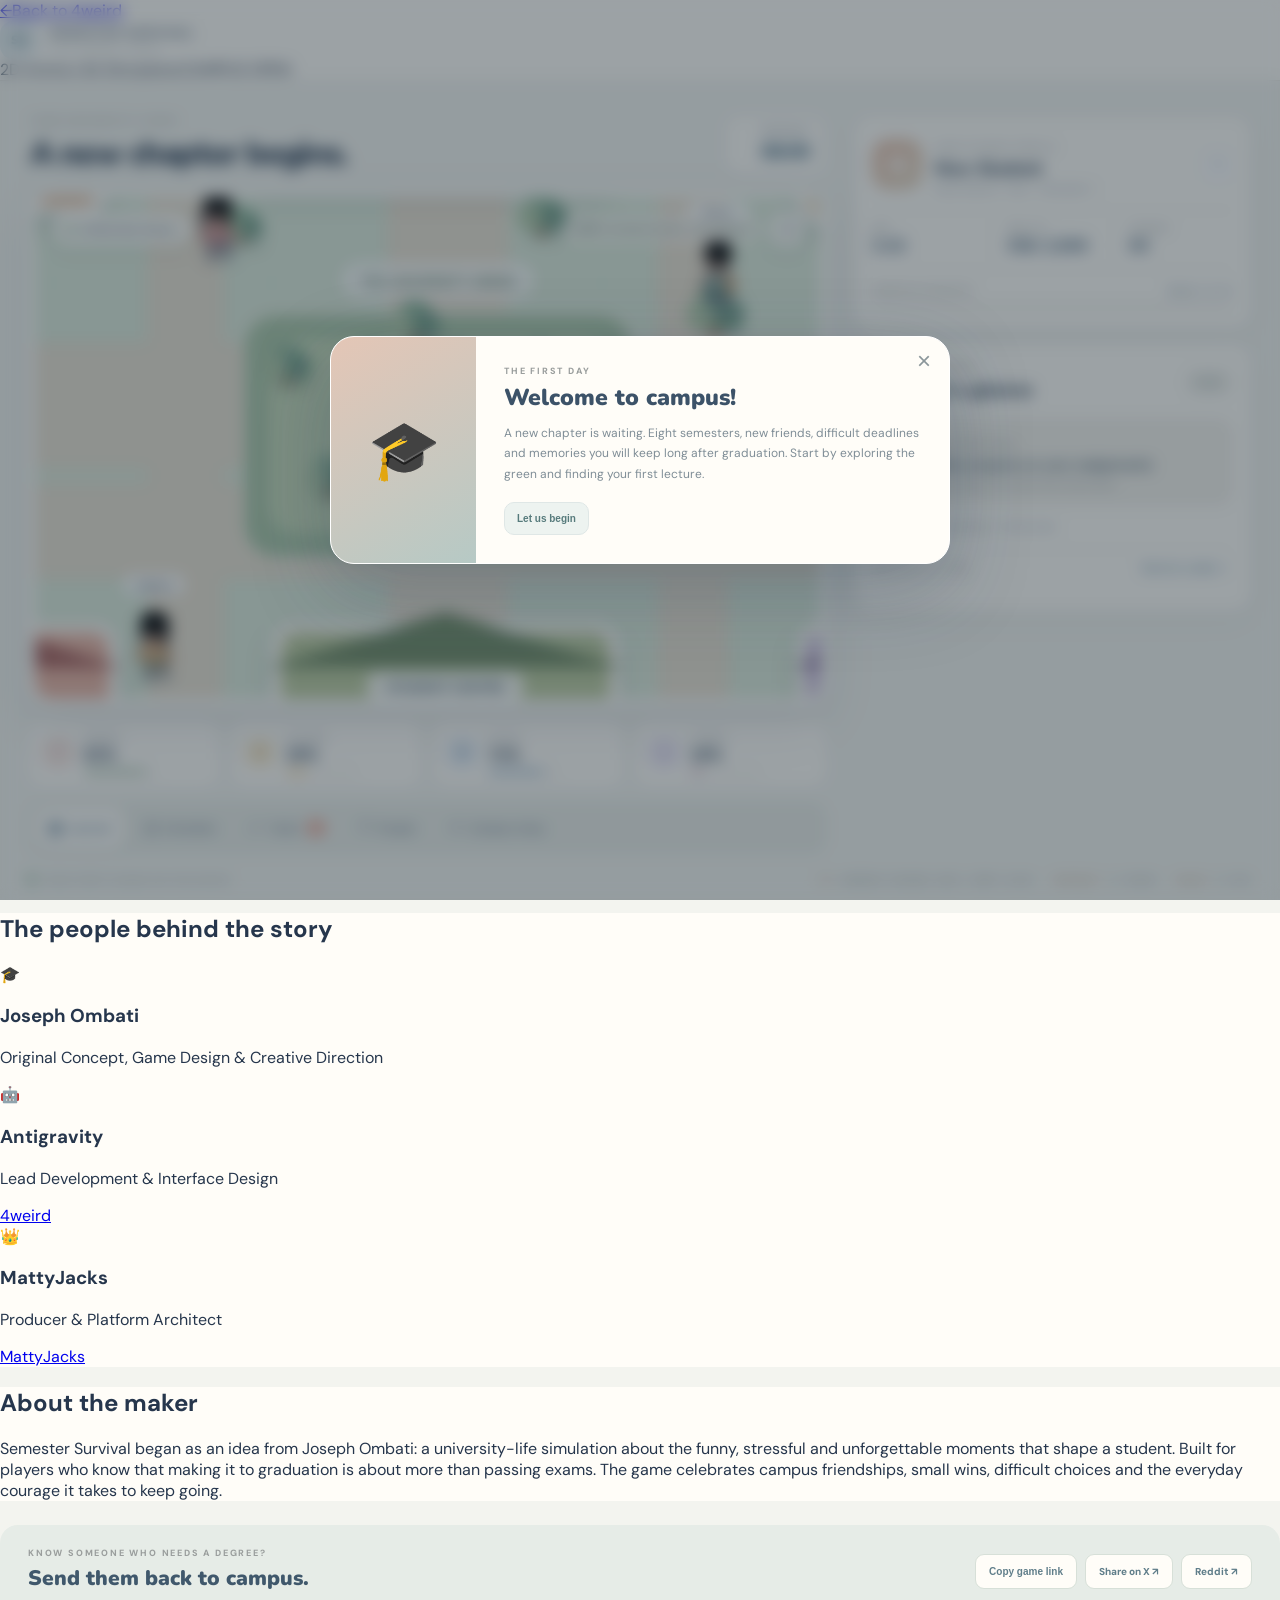
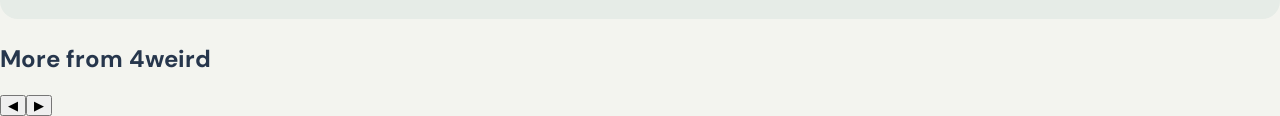
==== commit 36b81e28: "Fix gesture controls and campus canvas startup" ====
--- a/website/v1/games/html/semester-survival/index.html
+++ b/website/v1/games/html/semester-survival/index.html
@@ -21,10 +21,10 @@
 <main class="ss-shell">
 <section class="ss-game-column">
 <div class="ss-topline"><div><span class="ss-eyebrow">YOUR UNIVERSITY STORY</span><h1>A new chapter begins.</h1></div><div class="ss-day-chip"><span id="day-label">MONDAY</span><strong id="clock-label">08:00</strong></div></div>
-<div class="ss-stage-wrap"><div class="ss-stage-sky"></div><canvas id="game-canvas" width="960" height="620" aria-label="2D anime-inspired university campus. Use WASD or arrow keys to move."></canvas>
-<div class="ss-location-pill"><span class="ss-pulse"></span><span id="location-label">University Green</span></div><button class="ss-pause-btn" id="pause-game" type="button" aria-label="Pause game">Ⅱ</button><div class="ss-stage-tip" id="stage-tip">WASD / arrows move · Shift run · E interact</div>
+<div class="ss-stage-wrap"><div class="ss-stage-sky"></div><canvas id="game-canvas" width="960" height="620" aria-label="2D anime-inspired university campus. Swipe left/right to change lanes, swipe up to jump, swipe down to slide. Use arrow keys on PC."></canvas>
+<div class="ss-location-pill"><span class="ss-pulse"></span><span id="location-label">University Green</span></div><button class="ss-pause-btn" id="pause-game" type="button" aria-label="Pause game">Ⅱ</button><div class="ss-stage-tip" id="stage-tip">SWIPE: LEFT / RIGHT · UP: JUMP · DOWN: SLIDE</div>
 <button class="ss-interact-prompt hidden" id="interact-prompt" type="button"><span>E</span><strong id="interact-text">Interact</strong></button>
-<div class="ss-mobile-pad"><button data-move="up" aria-label="Move up">▲</button><div><button data-move="left" aria-label="Move left">◀</button><button data-move="down" aria-label="Move down">▼</button><button data-move="right" aria-label="Move right">▶</button></div><button class="ss-run-btn" data-move="sprint" aria-label="Run while moving">RUN</button></div></div>
+</div>
 <div class="ss-hud-row">
 <div class="ss-stat"><span class="ss-stat-icon">♡</span><div><small>ENERGY</small><strong id="energy-value">82%</strong><div class="ss-meter"><i id="energy-meter"></i></div></div></div>
 <div class="ss-stat"><span class="ss-stat-icon">☀</span><div><small>HUNGER</small><strong id="hunger-value">28%</strong><div class="ss-meter hunger"><i id="hunger-meter"></i></div></div></div>
@@ -48,7 +48,7 @@
 <label class="ss-field">Display name<input id="name-input" maxlength="24" value="New Student"></label><label class="ss-field">Course<select id="course-input"><option>Data Science</option><option>Computer Science</option><option>Business</option><option>Engineering</option><option>Medicine</option><option>Arts & Humanities</option><option>Other</option></select></label>
 <button class="ss-primary-btn" id="save-profile">Save profile</button><button class="ss-text-btn" id="reset-progress">Reset saved progress</button></section>
 </aside></main>
-<div class="ss-bottom-strip"><div><span class="ss-live-dot"></span> YOUR STORY IS SAVED ON THIS DEVICE</div><div><span>MOVE</span> WASD / ARROWS <span>INTERACT</span> E / SPACE <span>PAUSE</span> P / ESC</div></div>
+<div class="ss-bottom-strip"><div><span class="ss-live-dot"></span> YOUR STORY IS SAVED ON THIS DEVICE</div><div><span>PC</span> ARROWS: CHANGE LANE / JUMP / SLIDE <span>INTERACT</span> E / SPACE <span>PAUSE</span> P / ESC</div></div>
 <div class="ss-modal hidden" id="dialogue-modal" role="dialog" aria-modal="true" aria-labelledby="dialogue-title"><div class="ss-dialogue-card"><div class="ss-dialogue-art" id="dialogue-art">✦</div><div class="ss-dialogue-copy"><span class="ss-eyebrow" id="dialogue-kicker">CAMPUS MOMENT</span><h2 id="dialogue-title">A moment on campus</h2><p id="dialogue-body"></p><div class="ss-choice-list" id="dialogue-choices"></div></div><button class="ss-close" id="dialogue-close" aria-label="Close">×</button></div></div>
 <div class="ss-toast" id="toast" role="status"></div>
 <section class="TEMPLATE-4weird-credits-section ss-credits" id="TEMPLATE-4weird-credits"><div class="TEMPLATE-4weird-credits-container"><h2 class="TEMPLATE-4weird-credits-title">The people behind the story</h2><div class="TEMPLATE-4weird-credits-grid" id="TEMPLATE-4weird-credits-grid"></div></div></section>
--- a/website/v1/games/html/semester-survival/game.css
+++ b/website/v1/games/html/semester-survival/game.css
@@ -25,3 +25,5 @@
 @media(prefers-reduced-motion:reduce){*,*:before,*:after{scroll-behavior:auto!important;transition:none!important;animation:none!important}}
 
 .ss-pause-btn:focus-visible,.ss-interact-prompt:focus-visible,.ss-mobile-pad button:focus-visible{outline:3px solid #d59b78;outline-offset:3px}
+
+.ss-run-btn{min-width:58px!important;height:32px!important;margin-top:5px;border-color:#fff!important;background:#e7c3a0!important;color:#6b4e48!important;font-size:9px!important;font-weight:900!important;letter-spacing:.08em;box-shadow:0 3px 10px #405a6820}
